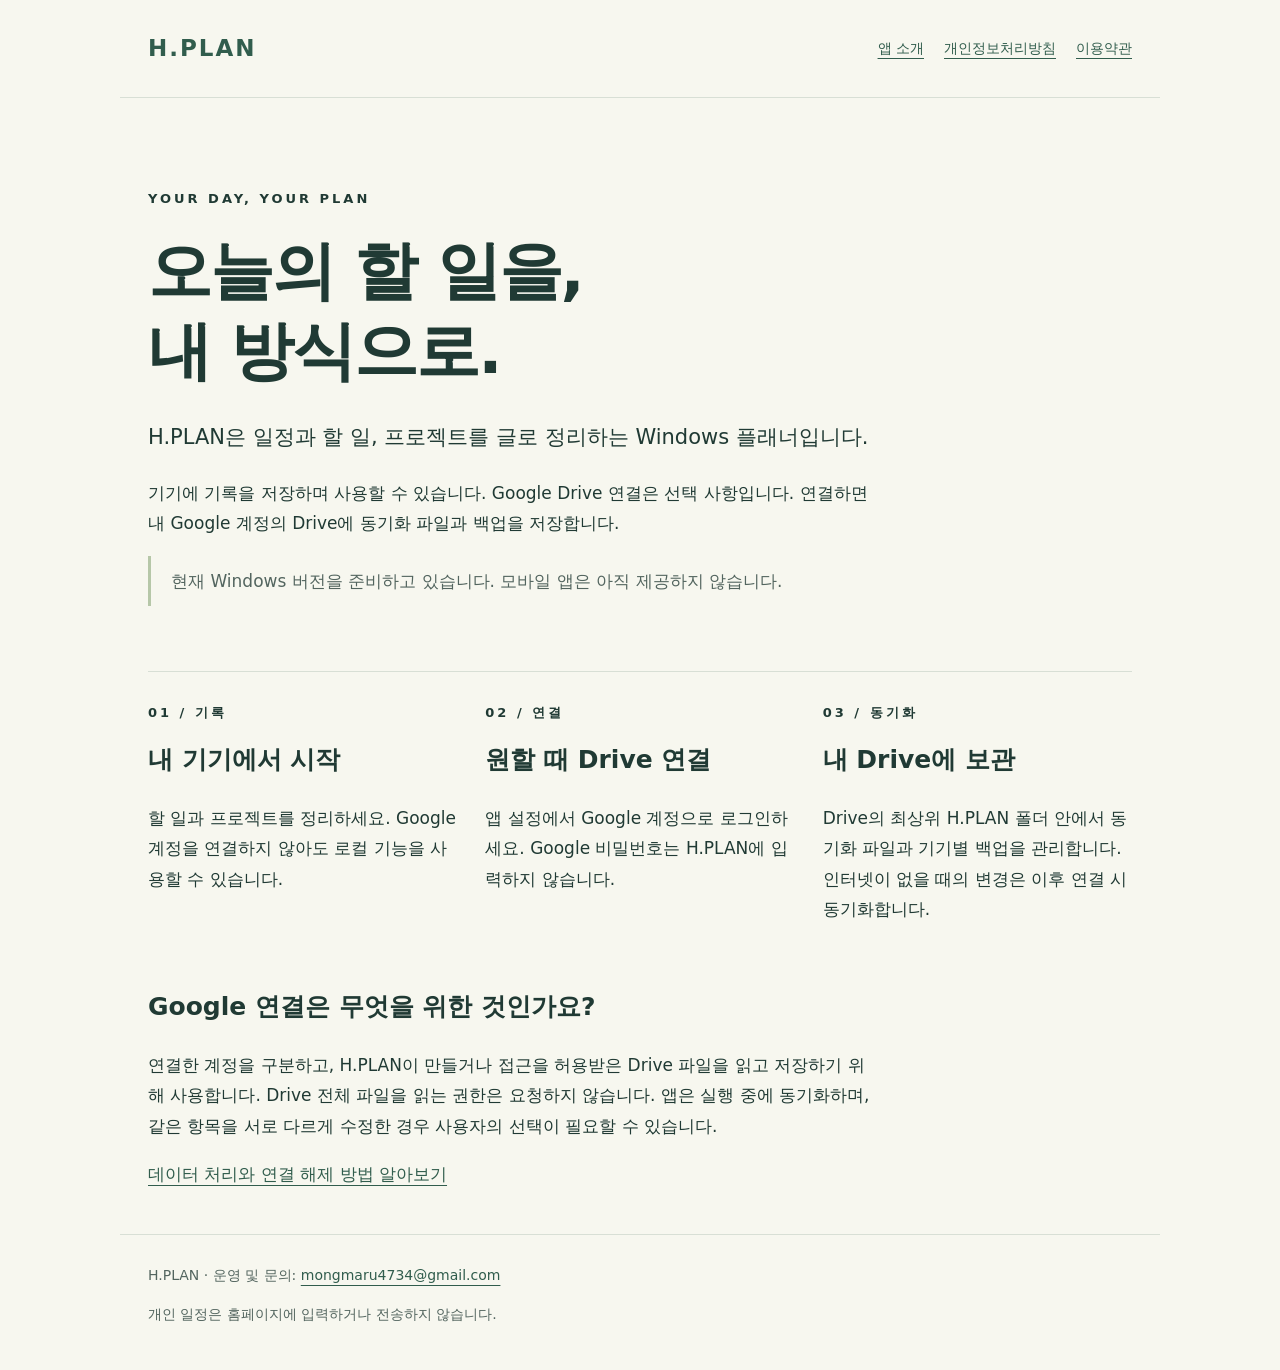
==== index.html @ e47611a7 "Publish H.PLAN introduction, privacy policy and terms" ====
<!doctype html><html lang="ko"><head><meta charset="utf-8"><meta name="viewport" content="width=device-width,initial-scale=1"><meta name="description" content="H.PLAN — 일정을 정리하고, 필요할 때 개인 Google Drive로 동기화하는 플래너."><title>내 하루를 차분하게 정리하는 플래너 · H.PLAN</title><link rel="stylesheet" href="style.css"></head><body><header><a class="brand" href="index.html">H.PLAN</a><nav aria-label="주 메뉴"><a href="index.html">앱 소개</a><a href="privacy.html">개인정보처리방침</a><a href="terms.html">이용약관</a></nav></header><main><section class="hero"><p class="eyebrow">YOUR DAY, YOUR PLAN</p><h1>오늘의 할 일을,<br>내 방식으로.</h1><p class="lead">H.PLAN은 일정과 할 일, 프로젝트를 글로 정리하는 Windows 플래너입니다.</p><p>기기에 기록을 저장하며 사용할 수 있습니다. Google Drive 연결은 선택 사항입니다. 연결하면 내 Google 계정의 Drive에 동기화 파일과 백업을 저장합니다.</p><p class="note">현재 Windows 버전을 준비하고 있습니다. 모바일 앱은 아직 제공하지 않습니다.</p></section><section class="steps" aria-label="사용 방법"><div><span class="eyebrow">01 / 기록</span><h2>내 기기에서 시작</h2><p>할 일과 프로젝트를 정리하세요. Google 계정을 연결하지 않아도 로컬 기능을 사용할 수 있습니다.</p></div><div><span class="eyebrow">02 / 연결</span><h2>원할 때 Drive 연결</h2><p>앱 설정에서 Google 계정으로 로그인하세요. Google 비밀번호는 H.PLAN에 입력하지 않습니다.</p></div><div><span class="eyebrow">03 / 동기화</span><h2>내 Drive에 보관</h2><p>Drive의 최상위 H.PLAN 폴더 안에서 동기화 파일과 기기별 백업을 관리합니다. 인터넷이 없을 때의 변경은 이후 연결 시 동기화합니다.</p></div></section><section><h2>Google 연결은 무엇을 위한 것인가요?</h2><p>연결한 계정을 구분하고, H.PLAN이 만들거나 접근을 허용받은 Drive 파일을 읽고 저장하기 위해 사용합니다. Drive 전체 파일을 읽는 권한은 요청하지 않습니다. 앱은 실행 중에 동기화하며, 같은 항목을 서로 다르게 수정한 경우 사용자의 선택이 필요할 수 있습니다.</p><p><a href="privacy.html">데이터 처리와 연결 해제 방법 알아보기</a></p></section></main><footer>H.PLAN · 운영 및 문의: <a href="mailto:mongmaru4734@gmail.com">mongmaru4734@gmail.com</a><p>개인 일정은 홈페이지에 입력하거나 전송하지 않습니다.</p></footer></body></html>
---- style.css ----
:root{color-scheme:light;--ink:#203a34;--muted:#53655f;--paper:#f7f7ef;--accent:#315d4d}*{box-sizing:border-box}body{margin:0;background:var(--paper);color:var(--ink);font:17px/1.8 system-ui,'Malgun Gothic',sans-serif}a{color:var(--accent);text-underline-offset:5px}a:focus-visible{outline:3px solid #db9d39;outline-offset:5px}header,main,footer{max-width:1040px;margin:auto;padding:28px}header{display:flex;justify-content:space-between;gap:20px;align-items:center;border-bottom:1px solid #d8dfd5}nav{display:flex;gap:20px;flex-wrap:wrap;font-size:14px}.brand{font-size:23px;font-weight:800;text-decoration:none;letter-spacing:2px}h1{font-size:clamp(34px,6vw,64px);line-height:1.25;letter-spacing:-2px;margin:20px 0 28px}h2{font-size:25px;margin-top:42px}p{max-width:730px}.eyebrow{font-size:13px;letter-spacing:3px;font-weight:700}.hero{padding:48px 0}.lead{font-size:21px}.note{border-left:3px solid #b6c7a8;padding:10px 20px;color:var(--muted)}.steps{display:grid;grid-template-columns:repeat(3,1fr);gap:28px;border-top:1px solid #d8dfd5;padding-top:24px}.steps h2{margin-top:10px}footer{border-top:1px solid #d8dfd5;font-size:14px;color:var(--muted)}.document{max-width:820px}.document h1{font-size:40px}.date{color:var(--muted);font-size:14px}@media(max-width:650px){header{align-items:flex-start;flex-direction:column}.steps{grid-template-columns:1fr;gap:0}header,main,footer{padding:22px}.hero{padding:25px 0}}
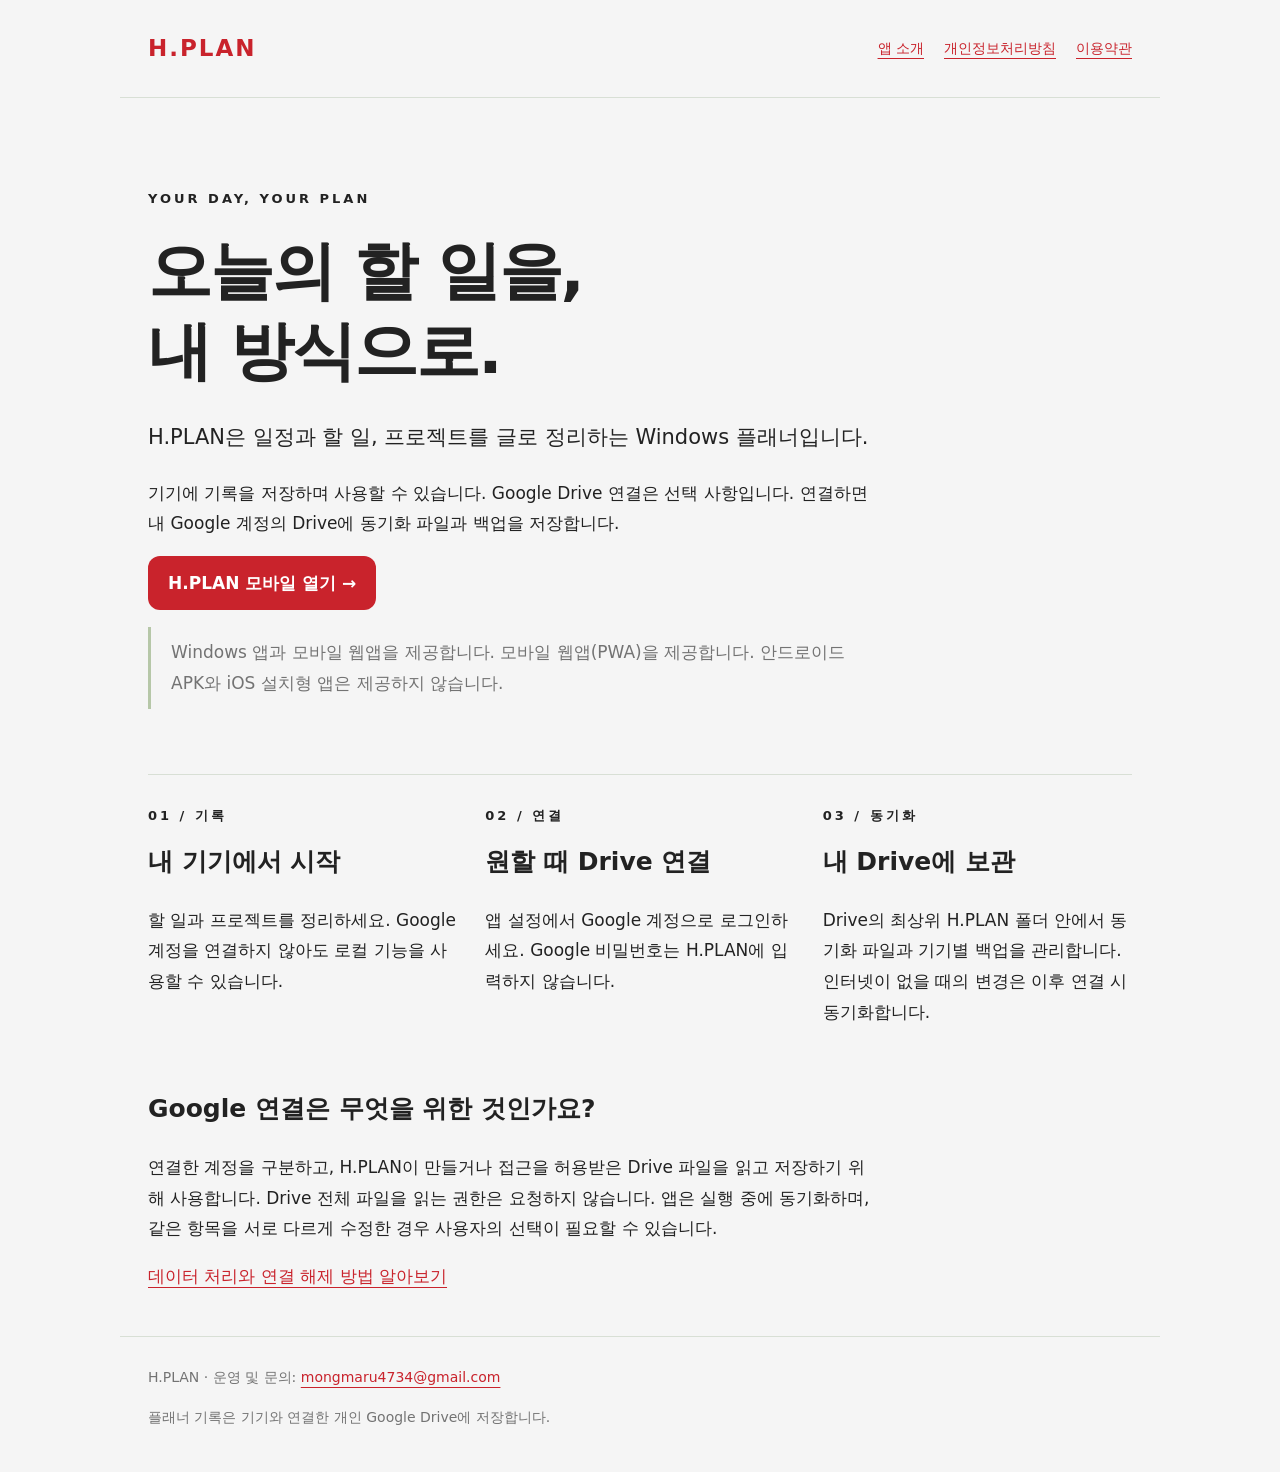
==== commit 2fb83f37: "Add H.PLAN mobile planner PWA with local storage and Drive sync" ====
--- a/index.html
+++ b/index.html
@@ -1 +1 @@
-<!doctype html><html lang="ko"><head><meta charset="utf-8"><meta name="viewport" content="width=device-width,initial-scale=1"><meta name="description" content="H.PLAN — 일정을 정리하고, 필요할 때 개인 Google Drive로 동기화하는 플래너."><title>내 하루를 차분하게 정리하는 플래너 · H.PLAN</title><link rel="stylesheet" href="style.css"></head><body><header><a class="brand" href="index.html">H.PLAN</a><nav aria-label="주 메뉴"><a href="index.html">앱 소개</a><a href="privacy.html">개인정보처리방침</a><a href="terms.html">이용약관</a></nav></header><main><section class="hero"><p class="eyebrow">YOUR DAY, YOUR PLAN</p><h1>오늘의 할 일을,<br>내 방식으로.</h1><p class="lead">H.PLAN은 일정과 할 일, 프로젝트를 글로 정리하는 Windows 플래너입니다.</p><p>기기에 기록을 저장하며 사용할 수 있습니다. Google Drive 연결은 선택 사항입니다. 연결하면 내 Google 계정의 Drive에 동기화 파일과 백업을 저장합니다.</p><p class="note">현재 Windows 버전을 준비하고 있습니다. 모바일 앱은 아직 제공하지 않습니다.</p></section><section class="steps" aria-label="사용 방법"><div><span class="eyebrow">01 / 기록</span><h2>내 기기에서 시작</h2><p>할 일과 프로젝트를 정리하세요. Google 계정을 연결하지 않아도 로컬 기능을 사용할 수 있습니다.</p></div><div><span class="eyebrow">02 / 연결</span><h2>원할 때 Drive 연결</h2><p>앱 설정에서 Google 계정으로 로그인하세요. Google 비밀번호는 H.PLAN에 입력하지 않습니다.</p></div><div><span class="eyebrow">03 / 동기화</span><h2>내 Drive에 보관</h2><p>Drive의 최상위 H.PLAN 폴더 안에서 동기화 파일과 기기별 백업을 관리합니다. 인터넷이 없을 때의 변경은 이후 연결 시 동기화합니다.</p></div></section><section><h2>Google 연결은 무엇을 위한 것인가요?</h2><p>연결한 계정을 구분하고, H.PLAN이 만들거나 접근을 허용받은 Drive 파일을 읽고 저장하기 위해 사용합니다. Drive 전체 파일을 읽는 권한은 요청하지 않습니다. 앱은 실행 중에 동기화하며, 같은 항목을 서로 다르게 수정한 경우 사용자의 선택이 필요할 수 있습니다.</p><p><a href="privacy.html">데이터 처리와 연결 해제 방법 알아보기</a></p></section></main><footer>H.PLAN · 운영 및 문의: <a href="mailto:mongmaru4734@gmail.com">mongmaru4734@gmail.com</a><p>개인 일정은 홈페이지에 입력하거나 전송하지 않습니다.</p></footer></body></html>+<!doctype html><html lang="ko"><head><meta charset="utf-8"><meta name="viewport" content="width=device-width,initial-scale=1"><meta name="description" content="H.PLAN — 일정을 정리하고, 필요할 때 개인 Google Drive로 동기화하는 플래너."><title>내 하루를 차분하게 정리하는 플래너 · H.PLAN</title><link rel="stylesheet" href="style.css"><meta name="google-site-verification" content="SMve5jL9YWmG3M-sSm1vSFHZxdlRPFucmGwH69ZJw1E" /></head><body><header><a class="brand" href="index.html">H.PLAN</a><nav aria-label="주 메뉴"><a href="index.html">앱 소개</a><a href="privacy.html">개인정보처리방침</a><a href="terms.html">이용약관</a></nav></header><main><section class="hero"><p class="eyebrow">YOUR DAY, YOUR PLAN</p><h1>오늘의 할 일을,<br>내 방식으로.</h1><p class="lead">H.PLAN은 일정과 할 일, 프로젝트를 글로 정리하는 Windows 플래너입니다.</p><p>기기에 기록을 저장하며 사용할 수 있습니다. Google Drive 연결은 선택 사항입니다. 연결하면 내 Google 계정의 Drive에 동기화 파일과 백업을 저장합니다.</p><p><a class="launch" href="app/">H.PLAN 모바일 열기 →</a></p><p class="note">Windows 앱과 모바일 웹앱을 제공합니다. 모바일 웹앱(PWA)을 제공합니다. 안드로이드 APK와 iOS 설치형 앱은 제공하지 않습니다.</p></section><section class="steps" aria-label="사용 방법"><div><span class="eyebrow">01 / 기록</span><h2>내 기기에서 시작</h2><p>할 일과 프로젝트를 정리하세요. Google 계정을 연결하지 않아도 로컬 기능을 사용할 수 있습니다.</p></div><div><span class="eyebrow">02 / 연결</span><h2>원할 때 Drive 연결</h2><p>앱 설정에서 Google 계정으로 로그인하세요. Google 비밀번호는 H.PLAN에 입력하지 않습니다.</p></div><div><span class="eyebrow">03 / 동기화</span><h2>내 Drive에 보관</h2><p>Drive의 최상위 H.PLAN 폴더 안에서 동기화 파일과 기기별 백업을 관리합니다. 인터넷이 없을 때의 변경은 이후 연결 시 동기화합니다.</p></div></section><section><h2>Google 연결은 무엇을 위한 것인가요?</h2><p>연결한 계정을 구분하고, H.PLAN이 만들거나 접근을 허용받은 Drive 파일을 읽고 저장하기 위해 사용합니다. Drive 전체 파일을 읽는 권한은 요청하지 않습니다. 앱은 실행 중에 동기화하며, 같은 항목을 서로 다르게 수정한 경우 사용자의 선택이 필요할 수 있습니다.</p><p><a href="privacy.html">데이터 처리와 연결 해제 방법 알아보기</a></p></section></main><footer>H.PLAN · 운영 및 문의: <a href="mailto:mongmaru4734@gmail.com">mongmaru4734@gmail.com</a><p>플래너 기록은 기기와 연결한 개인 Google Drive에 저장합니다.</p></footer></body></html>
--- a/style.css
+++ b/style.css
@@ -1 +1,2 @@
-:root{color-scheme:light;--ink:#203a34;--muted:#53655f;--paper:#f7f7ef;--accent:#315d4d}*{box-sizing:border-box}body{margin:0;background:var(--paper);color:var(--ink);font:17px/1.8 system-ui,'Malgun Gothic',sans-serif}a{color:var(--accent);text-underline-offset:5px}a:focus-visible{outline:3px solid #db9d39;outline-offset:5px}header,main,footer{max-width:1040px;margin:auto;padding:28px}header{display:flex;justify-content:space-between;gap:20px;align-items:center;border-bottom:1px solid #d8dfd5}nav{display:flex;gap:20px;flex-wrap:wrap;font-size:14px}.brand{font-size:23px;font-weight:800;text-decoration:none;letter-spacing:2px}h1{font-size:clamp(34px,6vw,64px);line-height:1.25;letter-spacing:-2px;margin:20px 0 28px}h2{font-size:25px;margin-top:42px}p{max-width:730px}.eyebrow{font-size:13px;letter-spacing:3px;font-weight:700}.hero{padding:48px 0}.lead{font-size:21px}.note{border-left:3px solid #b6c7a8;padding:10px 20px;color:var(--muted)}.steps{display:grid;grid-template-columns:repeat(3,1fr);gap:28px;border-top:1px solid #d8dfd5;padding-top:24px}.steps h2{margin-top:10px}footer{border-top:1px solid #d8dfd5;font-size:14px;color:var(--muted)}.document{max-width:820px}.document h1{font-size:40px}.date{color:var(--muted);font-size:14px}@media(max-width:650px){header{align-items:flex-start;flex-direction:column}.steps{grid-template-columns:1fr;gap:0}header,main,footer{padding:22px}.hero{padding:25px 0}}+:root{color-scheme:light;--ink:#222222;--muted:#737373;--paper:#f5f5f5;--accent:#c9232c}*{box-sizing:border-box}body{margin:0;background:var(--paper);color:var(--ink);font:17px/1.8 system-ui,'Malgun Gothic',sans-serif}a{color:var(--accent);text-underline-offset:5px}a:focus-visible{outline:3px solid #db9d39;outline-offset:5px}header,main,footer{max-width:1040px;margin:auto;padding:28px}header{display:flex;justify-content:space-between;gap:20px;align-items:center;border-bottom:1px solid #d8dfd5}nav{display:flex;gap:20px;flex-wrap:wrap;font-size:14px}.brand{font-size:23px;font-weight:800;text-decoration:none;letter-spacing:2px}h1{font-size:clamp(34px,6vw,64px);line-height:1.25;letter-spacing:-2px;margin:20px 0 28px}h2{font-size:25px;margin-top:42px}p{max-width:730px}.eyebrow{font-size:13px;letter-spacing:3px;font-weight:700}.hero{padding:48px 0}.lead{font-size:21px}.note{border-left:3px solid #b6c7a8;padding:10px 20px;color:var(--muted)}.steps{display:grid;grid-template-columns:repeat(3,1fr);gap:28px;border-top:1px solid #d8dfd5;padding-top:24px}.steps h2{margin-top:10px}footer{border-top:1px solid #d8dfd5;font-size:14px;color:var(--muted)}.document{max-width:820px}.document h1{font-size:40px}.date{color:var(--muted);font-size:14px}@media(max-width:650px){header{align-items:flex-start;flex-direction:column}.steps{grid-template-columns:1fr;gap:0}header,main,footer{padding:22px}.hero{padding:25px 0}}
+.launch{display:inline-block;background:#c9232c;color:white;padding:12px 20px;border-radius:12px;text-decoration:none;font-weight:700}
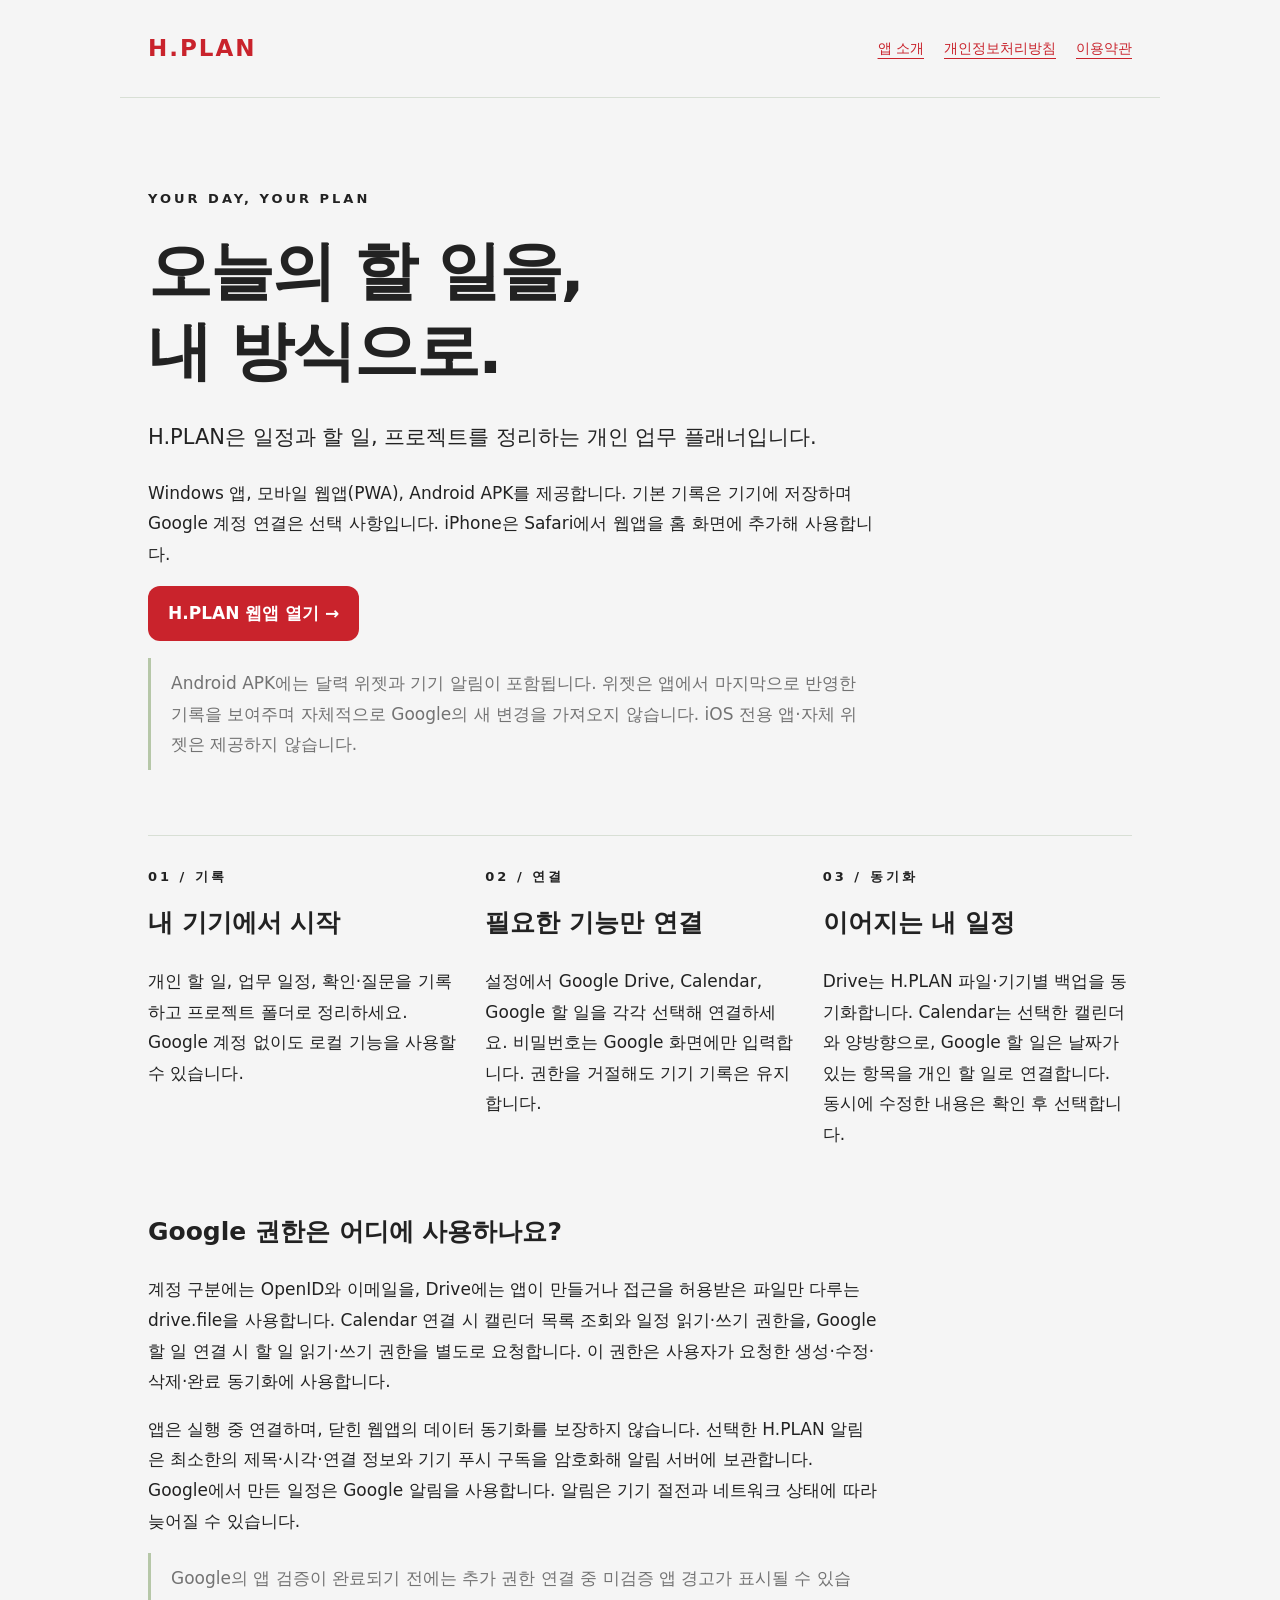
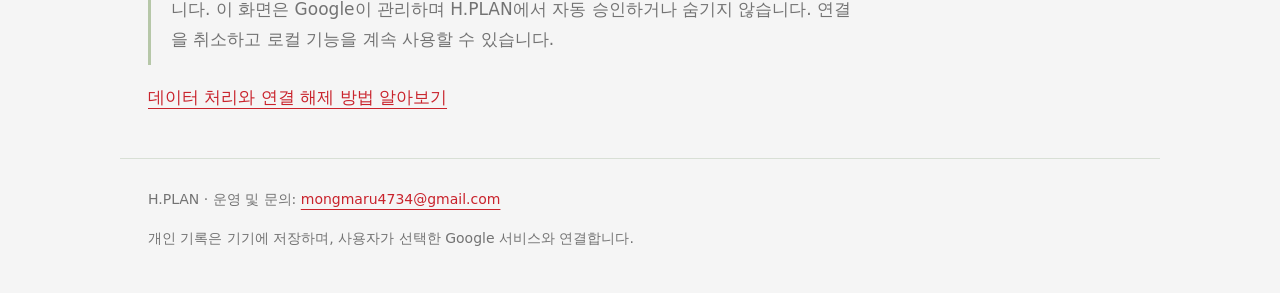
==== commit 75e1d2b5: "Fix Google service consent, sync status and recurrence editing for mobile 1.2.1" ====
--- a/index.html
+++ b/index.html
@@ -1 +1,7 @@
-<!doctype html><html lang="ko"><head><meta charset="utf-8"><meta name="viewport" content="width=device-width,initial-scale=1"><meta name="description" content="H.PLAN — 일정을 정리하고, 필요할 때 개인 Google Drive로 동기화하는 플래너."><title>내 하루를 차분하게 정리하는 플래너 · H.PLAN</title><link rel="stylesheet" href="style.css"><meta name="google-site-verification" content="SMve5jL9YWmG3M-sSm1vSFHZxdlRPFucmGwH69ZJw1E" /></head><body><header><a class="brand" href="index.html">H.PLAN</a><nav aria-label="주 메뉴"><a href="index.html">앱 소개</a><a href="privacy.html">개인정보처리방침</a><a href="terms.html">이용약관</a></nav></header><main><section class="hero"><p class="eyebrow">YOUR DAY, YOUR PLAN</p><h1>오늘의 할 일을,<br>내 방식으로.</h1><p class="lead">H.PLAN은 일정과 할 일, 프로젝트를 글로 정리하는 Windows 플래너입니다.</p><p>기기에 기록을 저장하며 사용할 수 있습니다. Google Drive 연결은 선택 사항입니다. 연결하면 내 Google 계정의 Drive에 동기화 파일과 백업을 저장합니다.</p><p><a class="launch" href="app/">H.PLAN 모바일 열기 →</a></p><p class="note">Windows 앱과 모바일 웹앱을 제공합니다. 모바일 웹앱(PWA)을 제공합니다. 안드로이드 APK와 iOS 설치형 앱은 제공하지 않습니다.</p></section><section class="steps" aria-label="사용 방법"><div><span class="eyebrow">01 / 기록</span><h2>내 기기에서 시작</h2><p>할 일과 프로젝트를 정리하세요. Google 계정을 연결하지 않아도 로컬 기능을 사용할 수 있습니다.</p></div><div><span class="eyebrow">02 / 연결</span><h2>원할 때 Drive 연결</h2><p>앱 설정에서 Google 계정으로 로그인하세요. Google 비밀번호는 H.PLAN에 입력하지 않습니다.</p></div><div><span class="eyebrow">03 / 동기화</span><h2>내 Drive에 보관</h2><p>Drive의 최상위 H.PLAN 폴더 안에서 동기화 파일과 기기별 백업을 관리합니다. 인터넷이 없을 때의 변경은 이후 연결 시 동기화합니다.</p></div></section><section><h2>Google 연결은 무엇을 위한 것인가요?</h2><p>연결한 계정을 구분하고, H.PLAN이 만들거나 접근을 허용받은 Drive 파일을 읽고 저장하기 위해 사용합니다. Drive 전체 파일을 읽는 권한은 요청하지 않습니다. 앱은 실행 중에 동기화하며, 같은 항목을 서로 다르게 수정한 경우 사용자의 선택이 필요할 수 있습니다.</p><p><a href="privacy.html">데이터 처리와 연결 해제 방법 알아보기</a></p></section></main><footer>H.PLAN · 운영 및 문의: <a href="mailto:mongmaru4734@gmail.com">mongmaru4734@gmail.com</a><p>플래너 기록은 기기와 연결한 개인 Google Drive에 저장합니다.</p></footer></body></html>+<!doctype html>
+<html lang="ko"><head><meta charset="utf-8"><meta name="viewport" content="width=device-width,initial-scale=1"><meta name="description" content="H.PLAN — 내 기기에 기록하고, 선택한 Google 기능과 연결하는 개인 업무 플래너."><title>내 하루를 차분하게 정리하는 플래너 · H.PLAN</title><link rel="stylesheet" href="style.css"><meta name="google-site-verification" content="SMve5jL9YWmG3M-sSm1vSFHZxdlRPFucmGwH69ZJw1E" /></head>
+<body><header><a class="brand" href="index.html">H.PLAN</a><nav aria-label="주 메뉴"><a href="index.html">앱 소개</a><a href="privacy.html">개인정보처리방침</a><a href="terms.html">이용약관</a></nav></header>
+<main><section class="hero"><p class="eyebrow">YOUR DAY, YOUR PLAN</p><h1>오늘의 할 일을,<br>내 방식으로.</h1><p class="lead">H.PLAN은 일정과 할 일, 프로젝트를 정리하는 개인 업무 플래너입니다.</p><p>Windows 앱, 모바일 웹앱(PWA), Android APK를 제공합니다. 기본 기록은 기기에 저장하며 Google 계정 연결은 선택 사항입니다. iPhone은 Safari에서 웹앱을 홈 화면에 추가해 사용합니다.</p><p><a class="launch" href="app/">H.PLAN 웹앱 열기 →</a></p><p class="note">Android APK에는 달력 위젯과 기기 알림이 포함됩니다. 위젯은 앱에서 마지막으로 반영한 기록을 보여주며 자체적으로 Google의 새 변경을 가져오지 않습니다. iOS 전용 앱·자체 위젯은 제공하지 않습니다.</p></section>
+<section class="steps" aria-label="사용 방법"><div><span class="eyebrow">01 / 기록</span><h2>내 기기에서 시작</h2><p>개인 할 일, 업무 일정, 확인·질문을 기록하고 프로젝트 폴더로 정리하세요. Google 계정 없이도 로컬 기능을 사용할 수 있습니다.</p></div><div><span class="eyebrow">02 / 연결</span><h2>필요한 기능만 연결</h2><p>설정에서 Google Drive, Calendar, Google 할 일을 각각 선택해 연결하세요. 비밀번호는 Google 화면에만 입력합니다. 권한을 거절해도 기기 기록은 유지합니다.</p></div><div><span class="eyebrow">03 / 동기화</span><h2>이어지는 내 일정</h2><p>Drive는 H.PLAN 파일·기기별 백업을 동기화합니다. Calendar는 선택한 캘린더와 양방향으로, Google 할 일은 날짜가 있는 항목을 개인 할 일로 연결합니다. 동시에 수정한 내용은 확인 후 선택합니다.</p></div></section>
+<section><h2>Google 권한은 어디에 사용하나요?</h2><p>계정 구분에는 OpenID와 이메일을, Drive에는 앱이 만들거나 접근을 허용받은 파일만 다루는 drive.file을 사용합니다. Calendar 연결 시 캘린더 목록 조회와 일정 읽기·쓰기 권한을, Google 할 일 연결 시 할 일 읽기·쓰기 권한을 별도로 요청합니다. 이 권한은 사용자가 요청한 생성·수정·삭제·완료 동기화에 사용합니다.</p><p>앱은 실행 중 연결하며, 닫힌 웹앱의 데이터 동기화를 보장하지 않습니다. 선택한 H.PLAN 알림은 최소한의 제목·시각·연결 정보와 기기 푸시 구독을 암호화해 알림 서버에 보관합니다. Google에서 만든 일정은 Google 알림을 사용합니다. 알림은 기기 절전과 네트워크 상태에 따라 늦어질 수 있습니다.</p><p class="note">Google의 앱 검증이 완료되기 전에는 추가 권한 연결 중 미검증 앱 경고가 표시될 수 있습니다. 이 화면은 Google이 관리하며 H.PLAN에서 자동 승인하거나 숨기지 않습니다. 연결을 취소하고 로컬 기능을 계속 사용할 수 있습니다.</p><p><a href="privacy.html">데이터 처리와 연결 해제 방법 알아보기</a></p></section></main>
+<footer>H.PLAN · 운영 및 문의: <a href="mailto:mongmaru4734@gmail.com">mongmaru4734@gmail.com</a><p>개인 기록은 기기에 저장하며, 사용자가 선택한 Google 서비스와 연결합니다.</p></footer></body></html>
